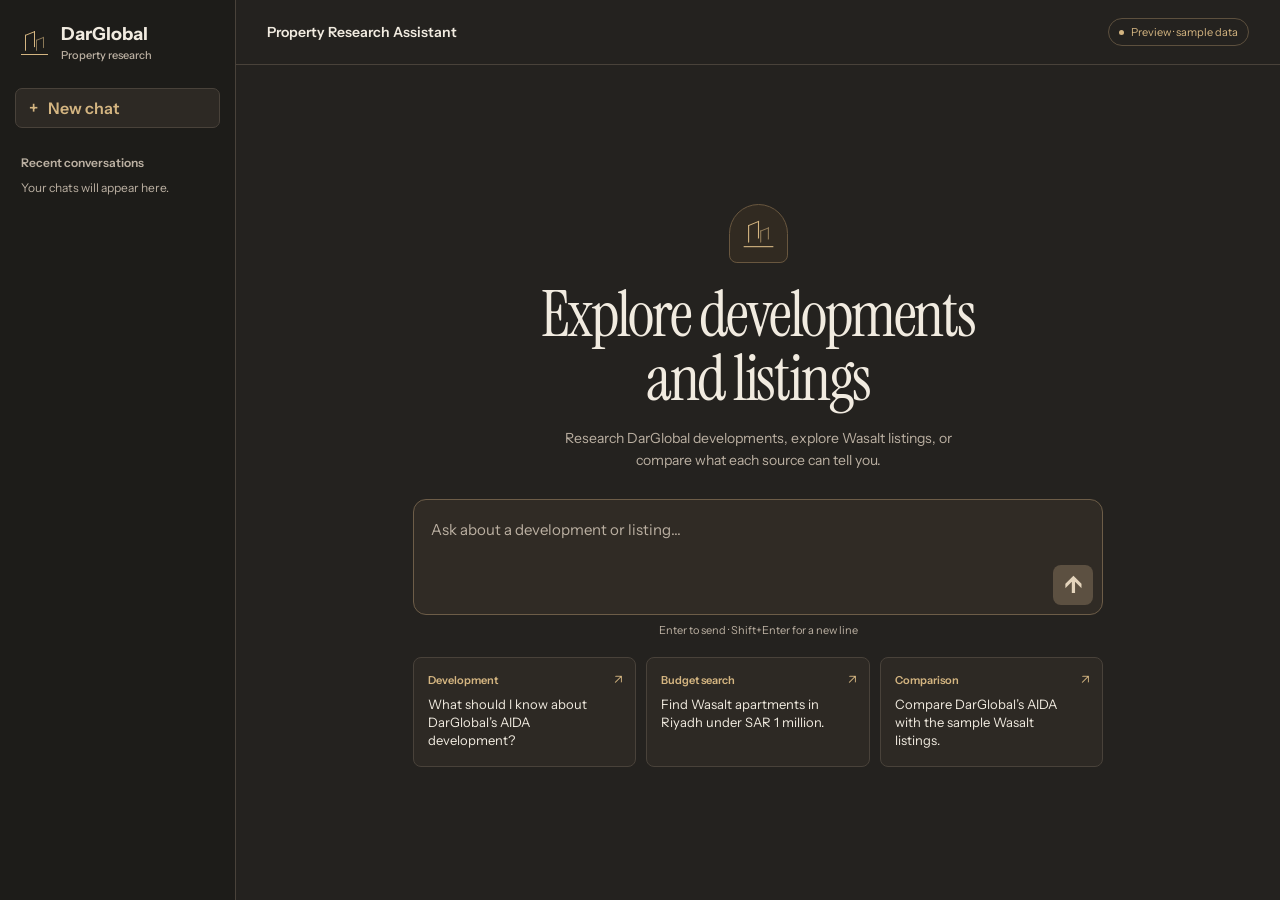
==== static/index.html @ 77c60817 "Build DarGlobal property research chatbot" ====
<!doctype html>
<html lang="en">
<head>
  <meta charset="utf-8">
  <meta name="viewport" content="width=device-width, initial-scale=1">
  <meta name="theme-color" content="#24221f">
  <title>Property Research Assistant</title>
  <link rel="stylesheet" href="/static/style.css">
  <script src="/static/chat.js" defer></script>
</head>
<body data-mode="mock">
  <aside class="sidebar" id="sidebar" aria-label="Conversation sidebar">
    <div class="identity"><span class="mark" aria-hidden="true"></span><span>DarGlobal<small>Property research</small></span></div>
    <button class="new-chat" id="new-chat" type="button"><span aria-hidden="true">+</span> New chat</button>
    <nav aria-labelledby="recent-heading">
      <h2 id="recent-heading">Recent conversations</h2>
      <p id="empty-history">Your chats will appear here.</p>
      <ul id="history"></ul>
    </nav>
  </aside>
  <button id="scrim" class="scrim" type="button" aria-label="Close conversation drawer" tabindex="-1" hidden></button>

  <main>
    <header class="topbar">
      <button id="menu" type="button" aria-label="Open conversation drawer" aria-controls="sidebar" aria-expanded="false">☰</button>
      <span class="app-name">Property Research Assistant</span>
      <span class="preview"><span aria-hidden="true"></span>Preview · sample data</span>
    </header>
    <div class="viewport" id="viewport">
      <section class="welcome" id="welcome" aria-labelledby="welcome-heading">
        <div class="welcome-mark" aria-hidden="true"><span class="mark"></span></div>
        <h1 id="welcome-heading">Explore developments and listings</h1>
        <p class="intro">Research DarGlobal developments, explore Wasalt listings, or compare what each source can tell you.</p>
        <div id="welcome-composer"></div>
        <div class="examples" aria-label="Example questions">
          <button type="button"><span class="example-kind">Development</span><span data-question>What should I know about DarGlobal’s AIDA development?</span><span class="insert" aria-hidden="true">↗</span></button>
          <button type="button"><span class="example-kind">Budget search</span><span data-question>Find Wasalt apartments in Riyadh under SAR 1 million.</span><span class="insert" aria-hidden="true">↗</span></button>
          <button type="button"><span class="example-kind">Comparison</span><span data-question>Compare DarGlobal’s AIDA with the sample Wasalt listings.</span><span class="insert" aria-hidden="true">↗</span></button>
        </div>
      </section>
      <section class="thread" id="thread" aria-label="Conversation" hidden></section>
    </div>
    <div id="thread-composer">
      <div class="composer-area" id="composer-area">
        <form id="composer">
          <textarea id="message" rows="2" maxlength="2000" aria-label="Your question" placeholder="Ask about a development or listing…" required></textarea>
          <button id="send" type="submit" aria-label="Send question" disabled>↑</button>
        </form>
        <p class="composer-hint">Enter to send <span aria-hidden="true">·</span> Shift+Enter for a new line</p>
      </div>
    </div>
    <div class="sr-only" id="announcement" role="status" aria-live="polite"></div>
  </main>
</body>
</html>
---- static/style.css ----
@import url('https://fonts.googleapis.com/css2?family=Instrument+Sans:wght@400;500;600;700&family=Instrument+Serif&display=swap');

:root {
  color-scheme: dark;
  --charcoal: #24221f;
  --graphite: #1d1c19;
  --parchment: #f1ebe0;
  --stone: #bbb0a2;
  --brass: #d4b581;
  --line: #49423a;
  --surface: #2d2924;
  --column: 690px;
  font-family: "Instrument Sans", "Segoe UI", sans-serif;
  color: var(--parchment);
  background: var(--charcoal);
}

*, *::before, *::after { box-sizing: border-box; }
body { margin: 0; height: 100vh; height: 100dvh; display: grid; grid-template-columns: 236px minmax(0, 1fr); }
[hidden] { display: none !important; }
button, textarea { font: inherit; }
button { color: inherit; cursor: pointer; }
button:disabled { cursor: default; }
:focus-visible { outline: 2px solid var(--brass); outline-offset: 3px; }
.sr-only { position: absolute; width: 1px; height: 1px; overflow: hidden; clip-path: inset(50%); white-space: nowrap; }

.sidebar { background: var(--graphite); border-right: 1px solid var(--line); padding: 23px 15px; min-height: 0; overflow-y: auto; }
.identity { display: flex; align-items: center; gap: 13px; padding: 0 6px; font-weight: 700; font-size: 18px; }
.identity small { display: block; margin-top: 3px; font-size: 11px; font-weight: 500; color: var(--stone); }
.mark { display: inline-block; width: 27px; height: 24px; flex: none; position: relative; color: var(--brass); border-bottom: 1px solid currentColor; }
.mark::before, .mark::after { content: ""; position: absolute; bottom: 3px; border: 1px solid currentColor; border-bottom: 0; transform: skewY(-22deg); transform-origin: bottom left; }
.mark::before { width: 10px; height: 16px; left: 4px; }
.mark::after { width: 8px; height: 11px; left: 15px; opacity: .6; }
.new-chat { margin: 26px 0 27px; width: 100%; min-height: 40px; border: 1px solid var(--line); border-radius: 7px; background: var(--surface); text-align: left; padding: 8px 13px; color: var(--brass); font-weight: 600; }
.new-chat span { margin-right: 7px; font-size: 17px; }
.sidebar h2 { color: var(--stone); font-size: 12px; font-weight: 600; margin: 0 6px 10px; }
#empty-history { color: var(--stone); font-size: 12px; margin: 0 6px; }
#history { padding: 0; margin: 0; list-style: none; display: grid; gap: 4px; }
#history button { display: block; width: 100%; text-align: left; padding: 10px 8px; border: 1px solid transparent; border-radius: 6px; background: transparent; overflow: hidden; text-overflow: ellipsis; white-space: nowrap; font-size: 13px; }
#history button[aria-current="true"] { background: var(--surface); border-color: var(--line); }
#history button:hover, .new-chat:hover { background: #3a3228; }

main { min-width: 0; min-height: 0; display: grid; grid-template-rows: auto minmax(0, 1fr) auto; }
.topbar { display: flex; align-items: center; gap: 12px; justify-content: space-between; padding: 0 31px; min-height: 65px; border-bottom: 1px solid var(--line); }
.app-name { font-size: 14px; font-weight: 600; }
.preview { display: inline-flex; gap: 7px; align-items: center; flex-shrink: 0; padding: 6px 10px; border-radius: 20px; border: 1px solid #5d503e; color: var(--brass); font-size: 11px; }
.preview span { width: 5px; height: 5px; border-radius: 50%; background: currentColor; }
#menu, .scrim { display: none; }

.viewport { overflow: auto; min-height: 0; overscroll-behavior: contain; }
.welcome { width: min(var(--column), 100% - 48px); min-height: 100%; margin: auto; padding: 36px 0 30px; display: flex; flex-direction: column; justify-content: center; align-items: center; text-align: center; }
.welcome-mark { display: grid; place-items: center; width: 59px; height: 59px; border: 1px solid #69573f; border-radius: 30px 30px 8px 8px; background: #312a21; margin-bottom: 20px; }
.welcome-mark .mark { transform: scale(1.1); }
h1 { margin: 0; max-width: 21ch; font-family: "Instrument Serif", Georgia, serif; font-weight: 400; font-size: clamp(44px, 5vw, 64px); letter-spacing: -.035em; line-height: 1; text-wrap: balance; }
.intro { max-width: 44ch; font-size: 14px; color: var(--stone); line-height: 1.55; margin: 17px auto 27px; }
.examples { display: grid; grid-template-columns: repeat(3, minmax(0, 1fr)); gap: 10px; width: 100%; text-align: left; }
.examples button { position: relative; display: flex; flex-direction: column; gap: 8px; padding: 15px 25px 16px 14px; min-height: 104px; background: var(--surface); border: 1px solid var(--line); border-radius: 8px; text-align: left; font-size: 13px; line-height: 1.38; }
.examples button:hover { border-color: #967c56; background: #352e26; }
.example-kind { color: var(--brass); font-size: 11px; font-weight: 600; }
.insert { position: absolute; top: 13px; right: 12px; color: var(--brass); font-size: 13px; }

.thread { width: min(var(--column), 100% - 48px); margin: auto; padding: 27px 0 12px; }
.turn { margin-bottom: 28px; }
.question { width: fit-content; max-width: 86%; margin: 0 0 22px auto; padding: 12px 16px; border-radius: 12px 12px 3px 12px; background: #3b3228; border: 1px solid #5c4d3b; white-space: pre-wrap; overflow-wrap: anywhere; line-height: 1.55; }
.reply { padding: 0 0 0 14px; border-left: 1px solid #8c734f; }
.reply h2 { margin: 0 0 9px; font-size: 12px; color: var(--brass); font-weight: 600; }
.reply p { margin: 0 0 12px; font-size: 15px; line-height: 1.65; white-space: pre-wrap; overflow-wrap: anywhere; }
.reply p:last-child { margin-bottom: 0; }
.pending { color: var(--stone); }
.sources { list-style: none; display: grid; grid-template-columns: repeat(auto-fit, minmax(min(100%, 190px), 1fr)); gap: 8px; margin: 13px 0 0; padding: 0; }
.sources li { border: 1px solid var(--line); padding: 12px; border-radius: 7px; background: var(--surface); overflow-wrap: anywhere; }
.sources small { display: block; color: var(--stone); font-size: 11px; margin: 0 0 5px; }
.sources strong, .sources a { font-size: 13px; font-weight: 600; color: var(--parchment); }
.retry { background: transparent; border: 1px solid #8c734f; border-radius: 6px; padding: 8px 13px; color: var(--brass); }

.composer-area { width: min(var(--column), 100% - 48px); margin: 0 auto; padding: 8px 0 max(12px, env(safe-area-inset-bottom)); }
#composer { display: flex; align-items: flex-end; gap: 8px; padding: 9px; border: 1px solid #6d5d48; border-radius: 13px; background: var(--surface); }
#composer:focus-within { border-color: var(--brass); }
#message { width: 100%; min-width: 0; max-height: 128px; line-height: 1.45; resize: none; border: 0; background: transparent; color: inherit; padding: 8px; font-size: 15px; }
#message:focus { outline: 0; }
#message::placeholder { color: var(--stone); }
#send { width: 40px; height: 40px; flex: none; border: 0; border-radius: 8px; background: var(--brass); color: #221b13; font-weight: 700; font-size: 23px; }
#send:hover:not(:disabled) { background: #f1d3a3; }
#send:disabled { background: #5c5041; color: #e4d4bc; }
.composer-hint { margin: 8px 0 0; text-align: center; color: var(--stone); font-size: 11px; }
#welcome-composer { width: 100%; }
#welcome-composer:empty { display: none; }
#welcome-composer .composer-area { width: 100%; padding: 0; }
#welcome-composer #composer { min-height: 116px; background: #302b25; }
#welcome-composer #message { min-height: 94px; }
#welcome-composer + .examples { margin-top: 20px; }

@media (max-width: 720px) {
  body { grid-template-columns: minmax(0, 1fr); }
  .sidebar { display: none; position: fixed; inset: 0 auto 0 0; width: min(84vw, 290px); z-index: 3; }
  .sidebar.open { display: block; }
  .scrim:not([hidden]) { display: block; position: fixed; inset: 0; z-index: 2; border: 0; background: #100e0bc7; }
  #menu { display: grid; place-items: center; flex: none; width: 42px; height: 42px; border: 1px solid var(--line); border-radius: 7px; padding: 0; background: var(--surface); color: var(--brass); }
  .topbar { min-height: 59px; padding: 6px 12px; gap: 8px; }
  .app-name { flex: 1; font-size: 12px; }
  .preview { font-size: 10px; padding-inline: 7px; }
  .welcome, .thread, .composer-area { width: calc(100% - 28px); }
  .welcome { padding: 20px 0 10px; }
  .welcome-mark { width: 42px; height: 42px; margin-bottom: 12px; }
  .welcome-mark .mark { transform: scale(.85); }
  h1 { font-size: clamp(36px, 8vw, 52px); }
  .intro { margin: 10px auto 15px; font-size: 13px; }
  .examples { grid-template-columns: 1fr; gap: 6px; }
  #welcome-composer + .examples { margin-top: 0; }
  .examples button { min-height: 53px; padding: 8px 29px 8px 11px; gap: 2px; font-size: 12px; }
  .insert { top: 9px; }
  #message { font-size: 16px; }
}
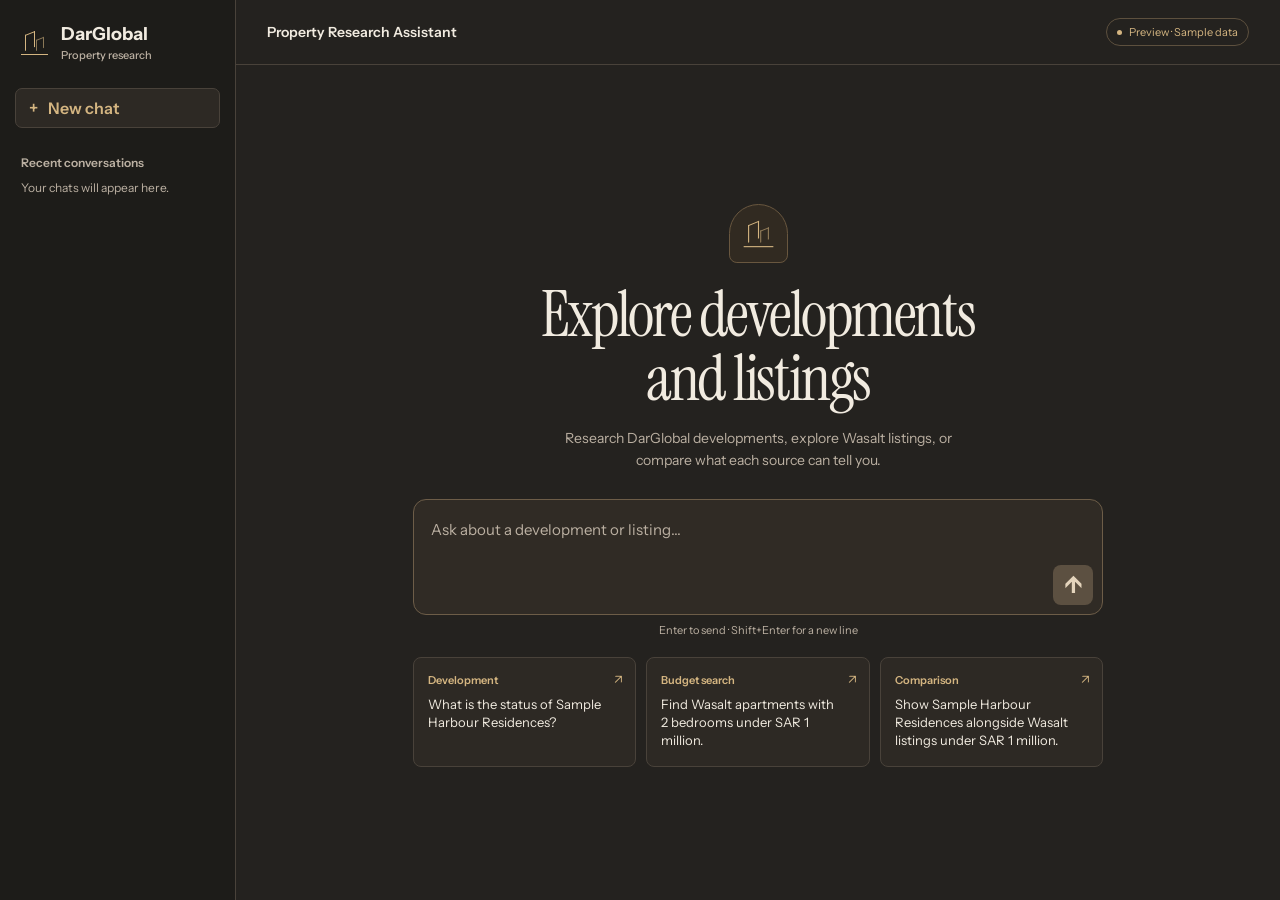
==== commit 5d29ed7f: "Add assignment deployment and snapshot retrieval" ====
--- a/static/index.html
+++ b/static/index.html
@@ -8,7 +8,7 @@
   <link rel="stylesheet" href="/static/style.css">
   <script src="/static/chat.js" defer></script>
 </head>
-<body data-mode="mock">
+<body data-mode="mock" data-data-mode="fixture">
   <aside class="sidebar" id="sidebar" aria-label="Conversation sidebar">
     <div class="identity"><span class="mark" aria-hidden="true"></span><span>DarGlobal<small>Property research</small></span></div>
     <button class="new-chat" id="new-chat" type="button"><span aria-hidden="true">+</span> New chat</button>
@@ -24,7 +24,7 @@
     <header class="topbar">
       <button id="menu" type="button" aria-label="Open conversation drawer" aria-controls="sidebar" aria-expanded="false">☰</button>
       <span class="app-name">Property Research Assistant</span>
-      <span class="preview"><span aria-hidden="true"></span>Preview · sample data</span>
+      <span class="preview"><span aria-hidden="true"></span>Preview · Sample data</span>
     </header>
     <div class="viewport" id="viewport">
       <section class="welcome" id="welcome" aria-labelledby="welcome-heading">
@@ -33,9 +33,9 @@
         <p class="intro">Research DarGlobal developments, explore Wasalt listings, or compare what each source can tell you.</p>
         <div id="welcome-composer"></div>
         <div class="examples" aria-label="Example questions">
-          <button type="button"><span class="example-kind">Development</span><span data-question>What should I know about DarGlobal’s AIDA development?</span><span class="insert" aria-hidden="true">↗</span></button>
-          <button type="button"><span class="example-kind">Budget search</span><span data-question>Find Wasalt apartments in Riyadh under SAR 1 million.</span><span class="insert" aria-hidden="true">↗</span></button>
-          <button type="button"><span class="example-kind">Comparison</span><span data-question>Compare DarGlobal’s AIDA with the sample Wasalt listings.</span><span class="insert" aria-hidden="true">↗</span></button>
+          <button type="button"><span class="example-kind">Development</span><span data-question>What is the status of Sample Harbour Residences?</span><span class="insert" aria-hidden="true">↗</span></button>
+          <button type="button"><span class="example-kind">Budget search</span><span data-question>Find Wasalt apartments with 2 bedrooms under SAR 1 million.</span><span class="insert" aria-hidden="true">↗</span></button>
+          <button type="button"><span class="example-kind">Comparison</span><span data-question>Show Sample Harbour Residences alongside Wasalt listings under SAR 1 million.</span><span class="insert" aria-hidden="true">↗</span></button>
         </div>
       </section>
       <section class="thread" id="thread" aria-label="Conversation" hidden></section>
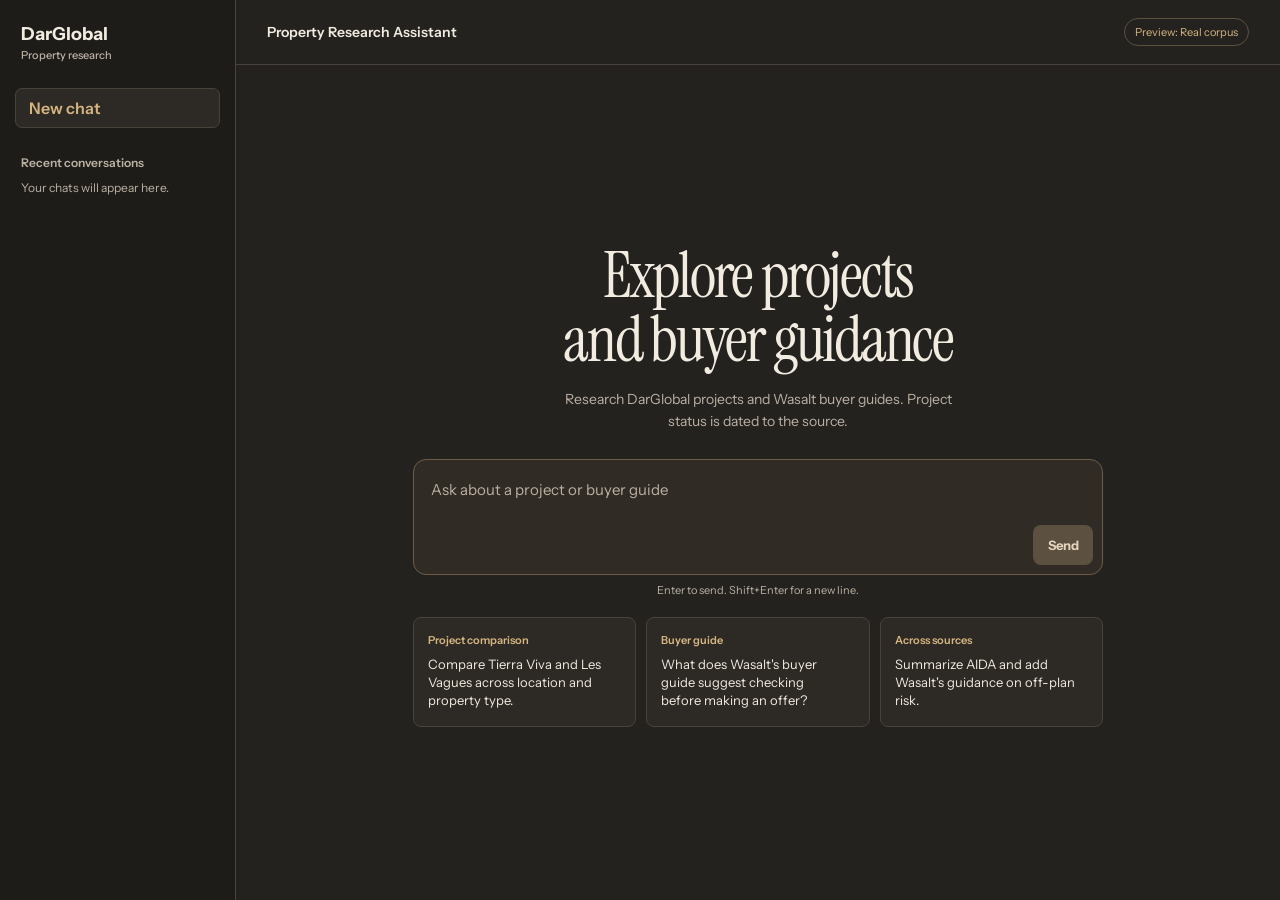
==== commit 83d986a1: "Finish real-corpus reviewer demo and Excel export" ====
--- a/static/index.html
+++ b/static/index.html
@@ -10,8 +10,8 @@
 </head>
 <body data-mode="mock" data-data-mode="fixture">
   <aside class="sidebar" id="sidebar" aria-label="Conversation sidebar">
-    <div class="identity"><span class="mark" aria-hidden="true"></span><span>DarGlobal<small>Property research</small></span></div>
-    <button class="new-chat" id="new-chat" type="button"><span aria-hidden="true">+</span> New chat</button>
+    <div class="identity"><span>DarGlobal<small>Property research</small></span></div>
+    <button class="new-chat" id="new-chat" type="button">New chat</button>
     <nav aria-labelledby="recent-heading">
       <h2 id="recent-heading">Recent conversations</h2>
       <p id="empty-history">Your chats will appear here.</p>
@@ -22,20 +22,19 @@
 
   <main>
     <header class="topbar">
-      <button id="menu" type="button" aria-label="Open conversation drawer" aria-controls="sidebar" aria-expanded="false">☰</button>
+      <button id="menu" type="button" aria-label="Open conversation drawer" aria-controls="sidebar" aria-expanded="false">Chats</button>
       <span class="app-name">Property Research Assistant</span>
-      <span class="preview"><span aria-hidden="true"></span>Preview · Sample data</span>
+      <span class="preview">Preview: Real corpus</span>
     </header>
     <div class="viewport" id="viewport">
       <section class="welcome" id="welcome" aria-labelledby="welcome-heading">
-        <div class="welcome-mark" aria-hidden="true"><span class="mark"></span></div>
-        <h1 id="welcome-heading">Explore developments and listings</h1>
-        <p class="intro">Research DarGlobal developments, explore Wasalt listings, or compare what each source can tell you.</p>
+        <h1 id="welcome-heading">Explore projects and buyer guidance</h1>
+        <p class="intro">Research DarGlobal projects and Wasalt buyer guides. Project status is dated to the source.</p>
         <div id="welcome-composer"></div>
         <div class="examples" aria-label="Example questions">
-          <button type="button"><span class="example-kind">Development</span><span data-question>What is the status of Sample Harbour Residences?</span><span class="insert" aria-hidden="true">↗</span></button>
-          <button type="button"><span class="example-kind">Budget search</span><span data-question>Find Wasalt apartments with 2 bedrooms under SAR 1 million.</span><span class="insert" aria-hidden="true">↗</span></button>
-          <button type="button"><span class="example-kind">Comparison</span><span data-question>Show Sample Harbour Residences alongside Wasalt listings under SAR 1 million.</span><span class="insert" aria-hidden="true">↗</span></button>
+          <button type="button"><span class="example-kind">Project comparison</span><span data-question>Compare Tierra Viva and Les Vagues across location and property type.</span></button>
+          <button type="button"><span class="example-kind">Buyer guide</span><span data-question>What does Wasalt's buyer guide suggest checking before making an offer?</span></button>
+          <button type="button"><span class="example-kind">Across sources</span><span data-question>Summarize AIDA and add Wasalt's guidance on off-plan risk.</span></button>
         </div>
       </section>
       <section class="thread" id="thread" aria-label="Conversation" hidden></section>
@@ -43,10 +42,10 @@
     <div id="thread-composer">
       <div class="composer-area" id="composer-area">
         <form id="composer">
-          <textarea id="message" rows="2" maxlength="2000" aria-label="Your question" placeholder="Ask about a development or listing…" required></textarea>
-          <button id="send" type="submit" aria-label="Send question" disabled>↑</button>
+          <textarea id="message" rows="2" maxlength="2000" aria-label="Your question" placeholder="Ask about a project or buyer guide" required></textarea>
+          <button id="send" type="submit" aria-label="Send question" disabled>Send</button>
         </form>
-        <p class="composer-hint">Enter to send <span aria-hidden="true">·</span> Shift+Enter for a new line</p>
+        <p class="composer-hint">Enter to send. Shift+Enter for a new line.</p>
       </div>
     </div>
     <div class="sr-only" id="announcement" role="status" aria-live="polite"></div>
--- a/static/style.css
+++ b/static/style.css
@@ -27,12 +27,7 @@
 .sidebar { background: var(--graphite); border-right: 1px solid var(--line); padding: 23px 15px; min-height: 0; overflow-y: auto; }
 .identity { display: flex; align-items: center; gap: 13px; padding: 0 6px; font-weight: 700; font-size: 18px; }
 .identity small { display: block; margin-top: 3px; font-size: 11px; font-weight: 500; color: var(--stone); }
-.mark { display: inline-block; width: 27px; height: 24px; flex: none; position: relative; color: var(--brass); border-bottom: 1px solid currentColor; }
-.mark::before, .mark::after { content: ""; position: absolute; bottom: 3px; border: 1px solid currentColor; border-bottom: 0; transform: skewY(-22deg); transform-origin: bottom left; }
-.mark::before { width: 10px; height: 16px; left: 4px; }
-.mark::after { width: 8px; height: 11px; left: 15px; opacity: .6; }
 .new-chat { margin: 26px 0 27px; width: 100%; min-height: 40px; border: 1px solid var(--line); border-radius: 7px; background: var(--surface); text-align: left; padding: 8px 13px; color: var(--brass); font-weight: 600; }
-.new-chat span { margin-right: 7px; font-size: 17px; }
 .sidebar h2 { color: var(--stone); font-size: 12px; font-weight: 600; margin: 0 6px 10px; }
 #empty-history { color: var(--stone); font-size: 12px; margin: 0 6px; }
 #history { padding: 0; margin: 0; list-style: none; display: grid; gap: 4px; }
@@ -44,20 +39,16 @@
 .topbar { display: flex; align-items: center; gap: 12px; justify-content: space-between; padding: 0 31px; min-height: 65px; border-bottom: 1px solid var(--line); }
 .app-name { font-size: 14px; font-weight: 600; }
 .preview { display: inline-flex; gap: 7px; align-items: center; flex-shrink: 0; padding: 6px 10px; border-radius: 20px; border: 1px solid #5d503e; color: var(--brass); font-size: 11px; }
-.preview span { width: 5px; height: 5px; border-radius: 50%; background: currentColor; }
 #menu, .scrim { display: none; }
 
 .viewport { overflow: auto; min-height: 0; overscroll-behavior: contain; }
 .welcome { width: min(var(--column), 100% - 48px); min-height: 100%; margin: auto; padding: 36px 0 30px; display: flex; flex-direction: column; justify-content: center; align-items: center; text-align: center; }
-.welcome-mark { display: grid; place-items: center; width: 59px; height: 59px; border: 1px solid #69573f; border-radius: 30px 30px 8px 8px; background: #312a21; margin-bottom: 20px; }
-.welcome-mark .mark { transform: scale(1.1); }
 h1 { margin: 0; max-width: 21ch; font-family: "Instrument Serif", Georgia, serif; font-weight: 400; font-size: clamp(44px, 5vw, 64px); letter-spacing: -.035em; line-height: 1; text-wrap: balance; }
 .intro { max-width: 44ch; font-size: 14px; color: var(--stone); line-height: 1.55; margin: 17px auto 27px; }
 .examples { display: grid; grid-template-columns: repeat(3, minmax(0, 1fr)); gap: 10px; width: 100%; text-align: left; }
 .examples button { position: relative; display: flex; flex-direction: column; gap: 8px; padding: 15px 25px 16px 14px; min-height: 104px; background: var(--surface); border: 1px solid var(--line); border-radius: 8px; text-align: left; font-size: 13px; line-height: 1.38; }
 .examples button:hover { border-color: #967c56; background: #352e26; }
 .example-kind { color: var(--brass); font-size: 11px; font-weight: 600; }
-.insert { position: absolute; top: 13px; right: 12px; color: var(--brass); font-size: 13px; }
 
 .thread { width: min(var(--column), 100% - 48px); margin: auto; padding: 27px 0 12px; }
 .turn { margin-bottom: 28px; }
@@ -79,7 +70,7 @@
 #message { width: 100%; min-width: 0; max-height: 128px; line-height: 1.45; resize: none; border: 0; background: transparent; color: inherit; padding: 8px; font-size: 15px; }
 #message:focus { outline: 0; }
 #message::placeholder { color: var(--stone); }
-#send { width: 40px; height: 40px; flex: none; border: 0; border-radius: 8px; background: var(--brass); color: #221b13; font-weight: 700; font-size: 23px; }
+#send { min-width: 60px; height: 40px; flex: none; border: 0; border-radius: 8px; background: var(--brass); color: #221b13; font-weight: 700; font-size: 13px; }
 #send:hover:not(:disabled) { background: #f1d3a3; }
 #send:disabled { background: #5c5041; color: #e4d4bc; }
 .composer-hint { margin: 8px 0 0; text-align: center; color: var(--stone); font-size: 11px; }
@@ -95,19 +86,16 @@
   .sidebar { display: none; position: fixed; inset: 0 auto 0 0; width: min(84vw, 290px); z-index: 3; }
   .sidebar.open { display: block; }
   .scrim:not([hidden]) { display: block; position: fixed; inset: 0; z-index: 2; border: 0; background: #100e0bc7; }
-  #menu { display: grid; place-items: center; flex: none; width: 42px; height: 42px; border: 1px solid var(--line); border-radius: 7px; padding: 0; background: var(--surface); color: var(--brass); }
+  #menu { display: grid; place-items: center; flex: none; min-width: 45px; height: 42px; border: 1px solid var(--line); border-radius: 7px; padding: 0 5px; background: var(--surface); color: var(--brass); font-size: 11px; }
   .topbar { min-height: 59px; padding: 6px 12px; gap: 8px; }
   .app-name { flex: 1; font-size: 12px; }
   .preview { font-size: 10px; padding-inline: 7px; }
   .welcome, .thread, .composer-area { width: calc(100% - 28px); }
   .welcome { padding: 20px 0 10px; }
-  .welcome-mark { width: 42px; height: 42px; margin-bottom: 12px; }
-  .welcome-mark .mark { transform: scale(.85); }
   h1 { font-size: clamp(36px, 8vw, 52px); }
   .intro { margin: 10px auto 15px; font-size: 13px; }
   .examples { grid-template-columns: 1fr; gap: 6px; }
   #welcome-composer + .examples { margin-top: 0; }
   .examples button { min-height: 53px; padding: 8px 29px 8px 11px; gap: 2px; font-size: 12px; }
-  .insert { top: 9px; }
   #message { font-size: 16px; }
 }
